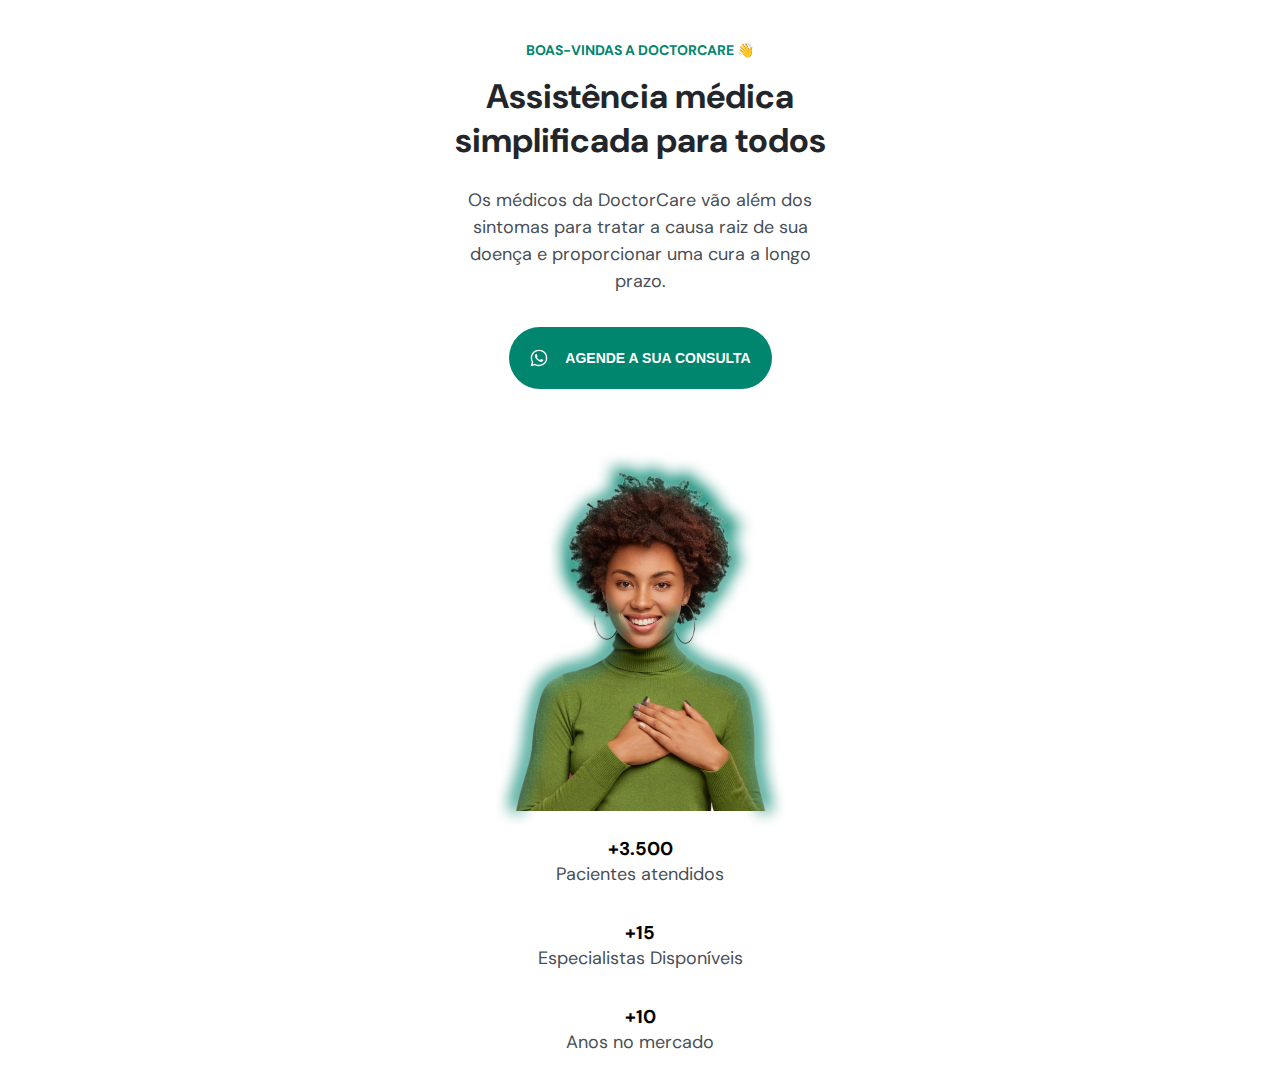
==== index.html @ 0926672e "Dia 1 do nlw return" ====
<!DOCTYPE html>
<html lang="pt-BR">
<head>
    <meta charset="UTF-8">
    <meta name="viewport" content="width=device-width, initial-scale=1.0">
    <title>DoctorCare</title>

    <link rel="stylesheet" href="style.css">
    <link rel="preconnect" href="https://fonts.googleapis.com">
    <link rel="preconnect" href="https://fonts.gstatic.com" crossorigin>
    <link href="https://fonts.googleapis.com/css2?family=DM+Sans:wght@400;700&display=swap" rel="stylesheet">
</head>
<body>
    <header>
        <h4>
            BOAS-VINDAS A DOCTORCARE 👋
        </h4>
        <h1>
            Assistência médica simplificada para todos
        </h1>
        <p>
            Os médicos da DoctorCare vão além dos sintomas
            para tratar a causa raiz de sua doença e proporcionar
            uma cura a longo prazo.
        </p>
        <button>
            <svg width="20" height="20" viewBox="0 0 20 20" fill="none" xmlns="http://www.w3.org/2000/svg">
                <path d="M13.8337 11.6667C13.667 11.5833 12.5837 11.0833 12.417 11C12.2503 10.9167 12.0837 10.9167 11.917 11.0833C11.7503 11.25 11.417 11.75 11.2503 11.9167C11.167 12.0833 11.0003 12.0833 10.8337 12C10.2503 11.75 9.66699 11.4167 9.16699 11C8.75033 10.5833 8.33366 10.0833 8.00033 9.58334C7.91699 9.41668 8.00033 9.25001 8.08366 9.16668C8.16699 9.08334 8.25033 8.91668 8.41699 8.83334C8.50033 8.75001 8.58366 8.58334 8.58366 8.50001C8.66699 8.41668 8.66699 8.25001 8.58366 8.16668C8.50033 8.08334 8.08366 7.08334 7.91699 6.66668C7.83366 6.08334 7.66699 6.08334 7.50033 6.08334C7.41699 6.08334 7.25033 6.08334 7.08366 6.08334C6.91699 6.08334 6.66699 6.25001 6.58366 6.33334C6.08366 6.83334 5.83366 7.41668 5.83366 8.08334C5.91699 8.83334 6.16699 9.58334 6.66699 10.25C7.58366 11.5833 8.75033 12.6667 10.167 13.3333C10.5837 13.5 10.917 13.6667 11.3337 13.75C11.7503 13.9167 12.167 13.9167 12.667 13.8333C13.2503 13.75 13.7503 13.3333 14.0837 12.8333C14.2503 12.5 14.2503 12.1667 14.167 11.8333C14.167 11.8333 14.0003 11.75 13.8337 11.6667ZM15.917 4.08334C12.667 0.833344 7.41699 0.833344 4.16699 4.08334C1.50033 6.75001 1.00033 10.8333 2.83366 14.0833L1.66699 18.3333L6.08366 17.1667C7.33366 17.8333 8.66699 18.1667 10.0003 18.1667C14.5837 18.1667 18.2503 14.5 18.2503 9.91668C18.3337 7.75001 17.417 5.66668 15.917 4.08334ZM13.667 15.75C12.5837 16.4167 11.3337 16.8333 10.0003 16.8333C8.75033 16.8333 7.58366 16.5 6.50033 15.9167L6.25033 15.75L3.66699 16.4167L4.33366 13.9167L4.16699 13.6667C2.16699 10.3333 3.16699 6.16668 6.41699 4.08334C9.66699 2.00001 13.8337 3.08334 15.8337 6.25001C17.8337 9.50001 16.917 13.75 13.667 15.75Z" fill="white"/>
            </svg>        
            AGENDE A SUA CONSULTA
        </button>
        <img src="/assets/Foto-baixe-aqui-em-jpg.png" alt="foto-doctor-care">
        
        <h3>+3.500</h3>
        <p>Pacientes atendidos</p>
        <h3>+15</h3>
        <p>Especialistas Disponíveis</p>
        <h3>+10</h3>
        <p>Anos no mercado</p>
    </header>
</body>
</html>
---- style.css ----
* {
    margin: 0;
    box-sizing: border-box;
}

:root {
    font-size: 62.5%; /* 1 rem = 10px */
    --primary-color: hsla(170, 100%, 26%, 1);
    --headline: hsla(210, 11%, 15%, 1);
    --paragraph: hsla(210, 9%, 31%, 1);
}

body {
    font-family: 'DM Sans';
    font-size: 1.6rem;

    text-align: center;
}

header {
    width: 37.5rem;
    margin-right: auto;
    margin-left: auto;
    margin-top: 4.1rem;
}

h4 {
    font-size: 1.4rem;
    color: var(--primary-color);
    margin-bottom: 1.6rem;
}

h1 {
    font-size: 3.4rem;
    color: var(--headline);
    line-height: 130%;

    margin-bottom: 2.4rem;
}

p {
    font-size: 1.8rem;
    color: var(--paragraph);
    line-height: 150%;
    font-weight: 400;

    margin-bottom: 3.2rem;
}

button {
    background: var(--primary-color);

    border: none;
    border-radius: 4rem;

    margin-bottom: 6rem;

    height: 6.2rem;
    width: 26.3rem;
    
    color: #fff;
    text-transform: uppercase;
    font-size: 1.4rem;
    font-weight: 700;

    display: flex;
    align-items: center;
    justify-content: center;
    gap: 1.6rem;

    margin-right: auto;
    margin-left: auto;
}
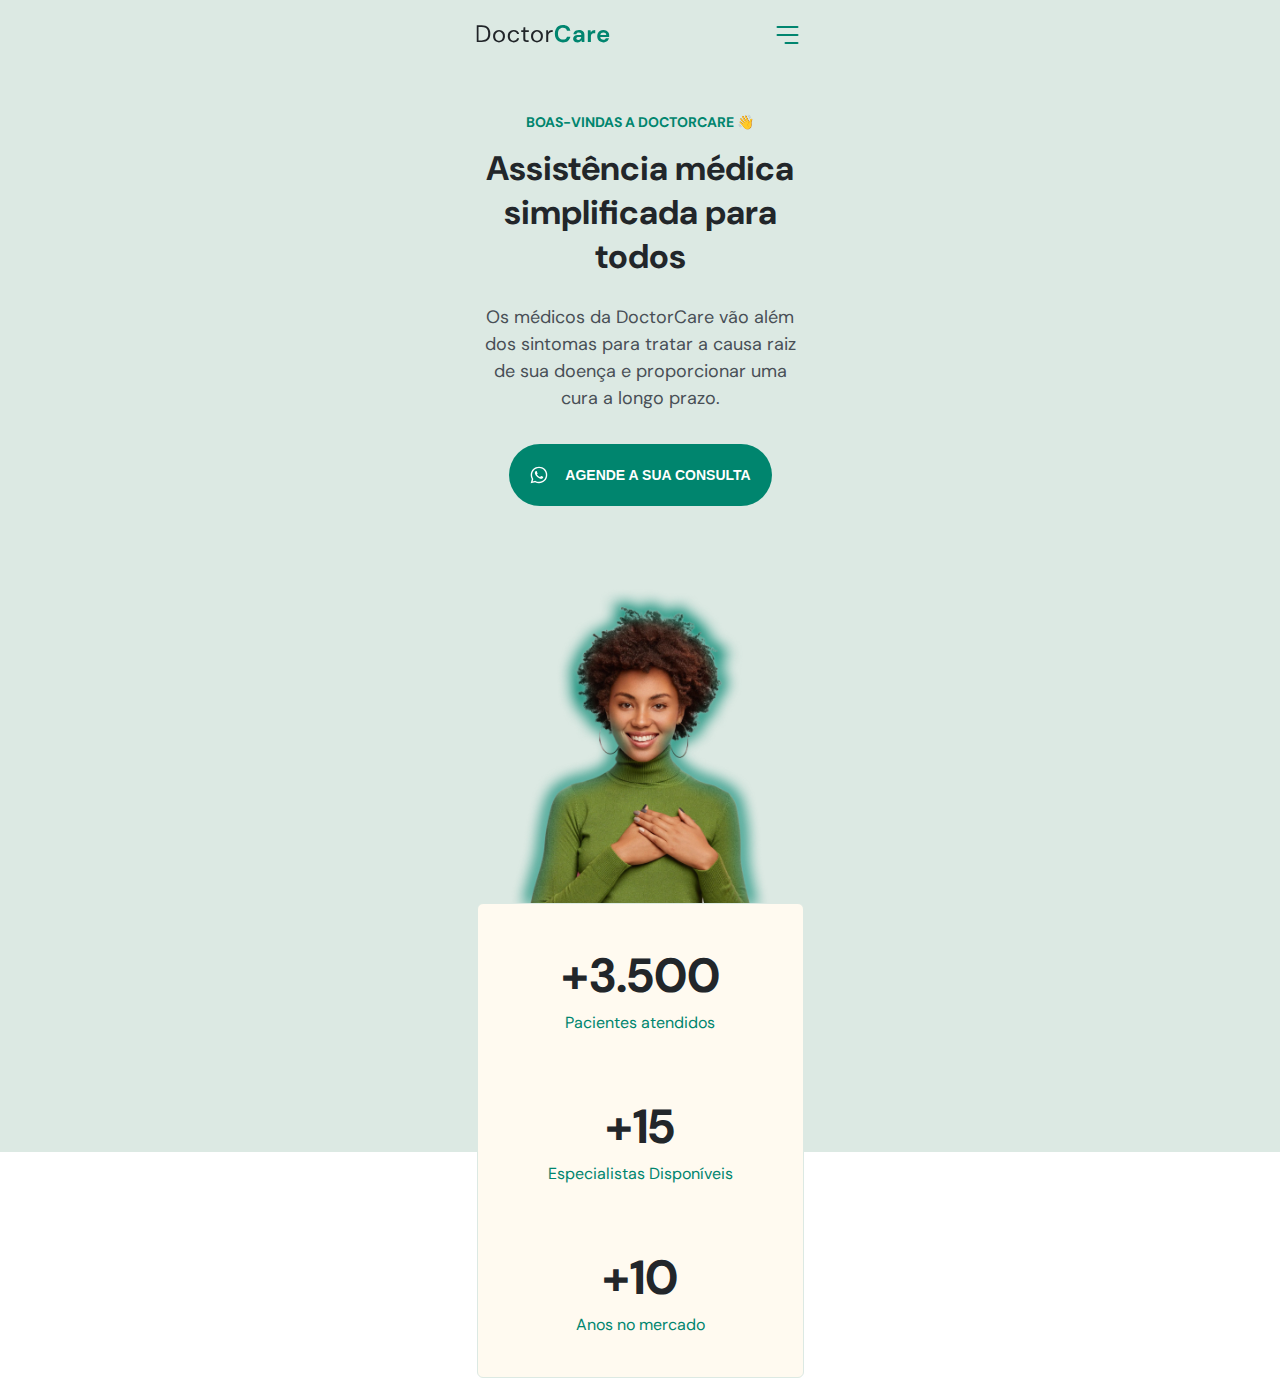
==== commit 609b8f5b: "Dia 2 da nlw return" ====
--- a/index.html
+++ b/index.html
@@ -10,8 +10,77 @@
     <link rel="preconnect" href="https://fonts.gstatic.com" crossorigin>
     <link href="https://fonts.googleapis.com/css2?family=DM+Sans:wght@400;700&display=swap" rel="stylesheet">
 </head>
-<body>
-    <header>
+<body onscroll="onScroll()" class="">
+    <nav id="navigation" class="">
+        <div class="wrapper">
+            <a class="logo" href="#">
+                <svg width="133" height="18" viewBox="0 0 133 18" fill="none" xmlns="http://www.w3.org/2000/svg">
+                <path d="M0 17.088V0.287999H5.16C8.12 0.287999 10.296 1.04 11.688 2.544C13.096 4.048 13.8 6.112 13.8 8.736C13.8 11.312 13.096 13.352 11.688 14.856C10.296 16.344 8.12 17.088 5.16 17.088H0ZM2.016 15.408H5.112C6.744 15.408 8.04 15.144 9 14.616C9.976 14.072 10.672 13.304 11.088 12.312C11.504 11.304 11.712 10.112 11.712 8.736C11.712 7.328 11.504 6.12 11.088 5.112C10.672 4.104 9.976 3.328 9 2.784C8.04 2.24 6.744 1.968 5.112 1.968H2.016V15.408Z" fill="#212529"/>
+                <path d="M22.4949 17.376C21.3749 17.376 20.3669 17.12 19.4709 16.608C18.5749 16.096 17.8629 15.376 17.3349 14.448C16.8229 13.504 16.5669 12.4 16.5669 11.136C16.5669 9.872 16.8309 8.776 17.3589 7.848C17.8869 6.904 18.5989 6.176 19.4949 5.664C20.4069 5.152 21.4229 4.896 22.5429 4.896C23.6629 4.896 24.6709 5.152 25.5669 5.664C26.4629 6.176 27.1669 6.904 27.6789 7.848C28.2069 8.776 28.4709 9.872 28.4709 11.136C28.4709 12.4 28.2069 13.504 27.6789 14.448C27.1509 15.376 26.4309 16.096 25.5189 16.608C24.6229 17.12 23.6149 17.376 22.4949 17.376ZM22.4949 15.648C23.1829 15.648 23.8229 15.48 24.4149 15.144C25.0069 14.808 25.4869 14.304 25.8549 13.632C26.2229 12.96 26.4069 12.128 26.4069 11.136C26.4069 10.144 26.2229 9.312 25.8549 8.64C25.5029 7.968 25.0309 7.464 24.4389 7.128C23.8469 6.792 23.2149 6.624 22.5429 6.624C21.8549 6.624 21.2149 6.792 20.6229 7.128C20.0309 7.464 19.5509 7.968 19.1829 8.64C18.8149 9.312 18.6309 10.144 18.6309 11.136C18.6309 12.128 18.8149 12.96 19.1829 13.632C19.5509 14.304 20.0229 14.808 20.5989 15.144C21.1909 15.48 21.8229 15.648 22.4949 15.648Z" fill="#212529"/>
+                <path d="M37.2261 17.376C36.0901 17.376 35.0661 17.12 34.1541 16.608C33.2581 16.08 32.5461 15.352 32.0181 14.424C31.5061 13.48 31.2501 12.384 31.2501 11.136C31.2501 9.888 31.5061 8.8 32.0181 7.872C32.5461 6.928 33.2581 6.2 34.1541 5.688C35.0661 5.16 36.0901 4.896 37.2261 4.896C38.6341 4.896 39.8181 5.264 40.7781 6C41.7541 6.736 42.3701 7.72 42.6261 8.952H40.5621C40.4021 8.216 40.0101 7.648 39.3861 7.248C38.7621 6.832 38.0341 6.624 37.2021 6.624C36.5301 6.624 35.8981 6.792 35.3061 7.128C34.7141 7.464 34.2341 7.968 33.8661 8.64C33.4981 9.312 33.3141 10.144 33.3141 11.136C33.3141 12.128 33.4981 12.96 33.8661 13.632C34.2341 14.304 34.7141 14.816 35.3061 15.168C35.8981 15.504 36.5301 15.672 37.2021 15.672C38.0341 15.672 38.7621 15.472 39.3861 15.072C40.0101 14.656 40.4021 14.072 40.5621 13.32H42.6261C42.3861 14.52 41.7781 15.496 40.8021 16.248C39.8261 17 38.6341 17.376 37.2261 17.376Z" fill="#212529"/>
+                <path d="M50.2974 17.088C49.2094 17.088 48.3534 16.824 47.7294 16.296C47.1054 15.768 46.7934 14.816 46.7934 13.44V6.888H44.7294V5.184H46.7934L47.0574 2.328H48.8094V5.184H52.3134V6.888H48.8094V13.44C48.8094 14.192 48.9614 14.704 49.2654 14.976C49.5694 15.232 50.1054 15.36 50.8734 15.36H52.1214V17.088H50.2974Z" fill="#212529"/>
+                <path d="M60.4506 17.376C59.3306 17.376 58.3226 17.12 57.4266 16.608C56.5306 16.096 55.8186 15.376 55.2906 14.448C54.7786 13.504 54.5226 12.4 54.5226 11.136C54.5226 9.872 54.7866 8.776 55.3146 7.848C55.8426 6.904 56.5546 6.176 57.4506 5.664C58.3626 5.152 59.3786 4.896 60.4986 4.896C61.6186 4.896 62.6266 5.152 63.5226 5.664C64.4186 6.176 65.1226 6.904 65.6346 7.848C66.1626 8.776 66.4266 9.872 66.4266 11.136C66.4266 12.4 66.1626 13.504 65.6346 14.448C65.1066 15.376 64.3866 16.096 63.4746 16.608C62.5786 17.12 61.5706 17.376 60.4506 17.376ZM60.4506 15.648C61.1386 15.648 61.7786 15.48 62.3706 15.144C62.9626 14.808 63.4426 14.304 63.8106 13.632C64.1786 12.96 64.3626 12.128 64.3626 11.136C64.3626 10.144 64.1786 9.312 63.8106 8.64C63.4586 7.968 62.9866 7.464 62.3946 7.128C61.8026 6.792 61.1706 6.624 60.4986 6.624C59.8106 6.624 59.1706 6.792 58.5786 7.128C57.9866 7.464 57.5066 7.968 57.1386 8.64C56.7706 9.312 56.5866 10.144 56.5866 11.136C56.5866 12.128 56.7706 12.96 57.1386 13.632C57.5066 14.304 57.9786 14.808 58.5546 15.144C59.1466 15.48 59.7786 15.648 60.4506 15.648Z" fill="#212529"/>
+                <path d="M69.7097 17.088V5.184H71.5337L71.7017 7.464C72.0697 6.68 72.6297 6.056 73.3817 5.592C74.1337 5.128 75.0617 4.896 76.1657 4.896V7.008H75.6137C74.9097 7.008 74.2617 7.136 73.6697 7.392C73.0777 7.632 72.6057 8.048 72.2537 8.64C71.9017 9.232 71.7257 10.048 71.7257 11.088V17.088H69.7097Z" fill="#212529"/>
+                <path d="M86.4924 17.376C84.7964 17.376 83.3404 17.016 82.1244 16.296C80.9084 15.56 79.9724 14.544 79.3164 13.248C78.6604 11.936 78.3324 10.424 78.3324 8.712C78.3324 7 78.6604 5.488 79.3164 4.176C79.9724 2.864 80.9084 1.84 82.1244 1.104C83.3404 0.368 84.7964 0 86.4924 0C88.5084 0 90.1564 0.504 91.4364 1.512C92.7324 2.504 93.5404 3.904 93.8604 5.712H90.4764C90.2684 4.8 89.8204 4.088 89.1324 3.576C88.4604 3.048 87.5644 2.784 86.4444 2.784C84.8924 2.784 83.6764 3.312 82.7964 4.368C81.9164 5.424 81.4764 6.872 81.4764 8.712C81.4764 10.552 81.9164 12 82.7964 13.056C83.6764 14.096 84.8924 14.616 86.4444 14.616C87.5644 14.616 88.4604 14.376 89.1324 13.896C89.8204 13.4 90.2684 12.72 90.4764 11.856H93.8604C93.5404 13.584 92.7324 14.936 91.4364 15.912C90.1564 16.888 88.5084 17.376 86.4924 17.376Z" fill="#00856F"/>
+                <path d="M101.092 17.376C100.068 17.376 99.2278 17.216 98.5718 16.896C97.9158 16.56 97.4277 16.12 97.1077 15.576C96.7878 15.032 96.6278 14.432 96.6278 13.776C96.6278 12.672 97.0598 11.776 97.9238 11.088C98.7878 10.4 100.084 10.056 101.812 10.056H104.836V9.768C104.836 8.952 104.604 8.352 104.14 7.968C103.676 7.584 103.1 7.392 102.412 7.392C101.788 7.392 101.244 7.544 100.78 7.848C100.316 8.136 100.028 8.568 99.9157 9.144H96.9157C96.9958 8.28 97.2837 7.528 97.7797 6.888C98.2917 6.248 98.9477 5.76 99.7477 5.424C100.548 5.072 101.444 4.896 102.436 4.896C104.132 4.896 105.468 5.32 106.444 6.168C107.42 7.016 107.908 8.216 107.908 9.768V17.088H105.292L105.004 15.168C104.652 15.808 104.156 16.336 103.516 16.752C102.892 17.168 102.084 17.376 101.092 17.376ZM101.788 14.976C102.668 14.976 103.348 14.688 103.828 14.112C104.324 13.536 104.636 12.824 104.764 11.976H102.148C101.332 11.976 100.748 12.128 100.396 12.432C100.044 12.72 99.8678 13.08 99.8678 13.512C99.8678 13.976 100.044 14.336 100.396 14.592C100.748 14.848 101.212 14.976 101.788 14.976Z" fill="#00856F"/>
+                <path d="M111.319 17.088V5.184H114.055L114.343 7.416C114.775 6.648 115.359 6.04 116.095 5.592C116.847 5.128 117.727 4.896 118.735 4.896V8.136H117.871C117.199 8.136 116.599 8.24 116.071 8.448C115.543 8.656 115.127 9.016 114.823 9.528C114.535 10.04 114.391 10.752 114.391 11.664V17.088H111.319Z" fill="#00856F"/>
+                <path d="M126.888 17.376C125.688 17.376 124.624 17.12 123.696 16.608C122.768 16.096 122.04 15.376 121.512 14.448C120.984 13.52 120.72 12.448 120.72 11.232C120.72 10 120.976 8.904 121.488 7.944C122.016 6.984 122.736 6.24 123.648 5.712C124.576 5.168 125.664 4.896 126.912 4.896C128.08 4.896 129.112 5.152 130.008 5.664C130.904 6.176 131.6 6.88 132.096 7.776C132.608 8.656 132.864 9.64 132.864 10.728C132.864 10.904 132.856 11.088 132.84 11.28C132.84 11.472 132.832 11.672 132.816 11.88H123.768C123.832 12.808 124.152 13.536 124.728 14.064C125.32 14.592 126.032 14.856 126.864 14.856C127.488 14.856 128.008 14.72 128.424 14.448C128.856 14.16 129.176 13.792 129.384 13.344H132.504C132.28 14.096 131.904 14.784 131.376 15.408C130.864 16.016 130.224 16.496 129.456 16.848C128.704 17.2 127.848 17.376 126.888 17.376ZM126.912 7.392C126.16 7.392 125.496 7.608 124.92 8.04C124.344 8.456 123.976 9.096 123.816 9.96H129.744C129.696 9.176 129.408 8.552 128.88 8.088C128.352 7.624 127.696 7.392 126.912 7.392Z" fill="#00856F"/>
+                </svg>
+            </a>
+            
+            <div class="menu">
+                <ul>
+                    <li><a href="#">Início</a></li>
+                    <li><a href="#">Serviços</a></li>
+                    <li><a href="#">Sobre</a></li>
+                </ul>
+                <a class="button" href="#">Agende sua consulta</a>
+                <ul class="social-links">
+                    <li><a 
+                        target="_blank"
+                        href="https://facebook.com/arthur.oliveira.100046"><svg width="24" height="24" viewBox="0 0 24 24" fill="none" xmlns="http://www.w3.org/2000/svg">
+                        <path d="M18 1.99997H15C13.6739 1.99997 12.4021 2.52675 11.4645 3.46444C10.5268 4.40212 10 5.67389 10 6.99997V9.99997H7V14H10V22H14V14H17L18 9.99997H14V6.99997C14 6.73475 14.1054 6.4804 14.2929 6.29286C14.4804 6.10533 14.7348 5.99997 15 5.99997H18V1.99997Z" stroke="#FFFAF1" stroke-width="2" stroke-linecap="round" stroke-linejoin="round"/>
+                        </svg>
+                        </a></li>
+                    <li><a
+                        target="_blank"
+                        href="https://instagram.com/arthurv05"><svg width="24" height="24" viewBox="0 0 24 24" fill="none" xmlns="http://www.w3.org/2000/svg">
+                        <path d="M17 1.99997H7C4.23858 1.99997 2 4.23855 2 6.99997V17C2 19.7614 4.23858 22 7 22H17C19.7614 22 22 19.7614 22 17V6.99997C22 4.23855 19.7614 1.99997 17 1.99997Z" stroke="#FFFAF1" stroke-width="2" stroke-linecap="round" stroke-linejoin="round"/>
+                        <path d="M15.9997 11.3701C16.1231 12.2023 15.981 13.0523 15.5935 13.7991C15.206 14.5459 14.5929 15.1515 13.8413 15.5297C13.0898 15.908 12.2382 16.0397 11.4075 15.906C10.5768 15.7723 9.80947 15.3801 9.21455 14.7852C8.61962 14.1903 8.22744 13.4229 8.09377 12.5923C7.96011 11.7616 8.09177 10.91 8.47003 10.1584C8.84829 9.40691 9.45389 8.7938 10.2007 8.4063C10.9475 8.0188 11.7975 7.87665 12.6297 8.00006C13.4786 8.12594 14.2646 8.52152 14.8714 9.12836C15.4782 9.73521 15.8738 10.5211 15.9997 11.3701Z" stroke="#FFFAF1" stroke-width="2" stroke-linecap="round" stroke-linejoin="round"/>
+                        <path d="M17.5 6.49997H17.51" stroke="#FFFAF1" stroke-width="2" stroke-linecap="round" stroke-linejoin="round"/>
+                        </svg>
+                        </a></li>
+                    <li><a
+                        target="_blank"
+                        href="https://youtube.com/channel/UCSq-wR8ZqoojXZvQAjNZVIg"><svg width="24" height="24" viewBox="0 0 24 24" fill="none" xmlns="http://www.w3.org/2000/svg">
+                        <path d="M22.5396 6.42C22.4208 5.94541 22.1789 5.51057 21.8382 5.15941C21.4976 4.80824 21.0703 4.55318 20.5996 4.42C18.8796 4 11.9996 4 11.9996 4C11.9996 4 5.1196 4 3.3996 4.46C2.92884 4.59318 2.50157 4.84824 2.16094 5.19941C1.82031 5.55057 1.57838 5.98541 1.4596 6.46C1.14481 8.20556 0.990831 9.97631 0.999595 11.75C0.988374 13.537 1.14236 15.3213 1.4596 17.08C1.59055 17.5398 1.8379 17.9581 2.17774 18.2945C2.51758 18.6308 2.93842 18.8738 3.3996 19C5.1196 19.46 11.9996 19.46 11.9996 19.46C11.9996 19.46 18.8796 19.46 20.5996 19C21.0703 18.8668 21.4976 18.6118 21.8382 18.2606C22.1789 17.9094 22.4208 17.4746 22.5396 17C22.852 15.2676 23.0059 13.5103 22.9996 11.75C23.0108 9.96295 22.8568 8.1787 22.5396 6.42Z" stroke="#FFFAF1" stroke-width="2" stroke-linecap="round" stroke-linejoin="round"/>
+                        <path d="M9.75 15.02L15.5 11.75L9.75 8.48001V15.02Z" stroke="#FFFAF1" stroke-width="2" stroke-linecap="round" stroke-linejoin="round"/>
+                        </svg>
+                        </a></li>
+                </ul>
+            </div>
+
+            <button
+            onclick="openMenu()"
+            class="open-menu">
+                <svg width="40" height="40" viewBox="0 0 40 40" fill="none" xmlns="http://www.w3.org/2000/svg">
+                    <path d="M10 20H30" stroke="#00856F" stroke-width="2" stroke-linecap="round" stroke-linejoin="round"/>
+                    <path d="M10 12H30" stroke="#00856F" stroke-width="2" stroke-linecap="round" stroke-linejoin="round"/>
+                    <path d="M18 28L30 28" stroke="#00856F" stroke-width="2" stroke-linecap="round" stroke-linejoin="round"/>
+                </svg> 
+            </button>
+            <button
+            onclick="closeMenu()"
+            class="close-menu">
+                <svg width="40" height="40" viewBox="0 0 40 40" fill="none" xmlns="http://www.w3.org/2000/svg">
+                    <path d="M30 10L10 30M10 10L30 30" stroke="#FFFAF1" stroke-width="2" stroke-linecap="round" stroke-linejoin="round"/>
+                    </svg>                    
+            </button>
+            
+            
+        </div>        
+    </nav>
+    <header class="wrapper">
         <h4>
             BOAS-VINDAS A DOCTORCARE 👋
         </h4>
@@ -30,13 +99,24 @@
             AGENDE A SUA CONSULTA
         </button>
         <img src="/assets/Foto-baixe-aqui-em-jpg.png" alt="foto-doctor-care">
-        
-        <h3>+3.500</h3>
-        <p>Pacientes atendidos</p>
-        <h3>+15</h3>
-        <p>Especialistas Disponíveis</p>
-        <h3>+10</h3>
-        <p>Anos no mercado</p>
+        <div class="stats">
+            <div class="stat">
+                <h3>+3.500</h3>
+                <p>Pacientes atendidos</p>
+            </div>
+
+            <div class="stat">
+                <h3>+15</h3>
+                <p>Especialistas Disponíveis</p>
+            </div>
+
+            <div class="stat">
+                <h3>+10</h3>
+                <p>Anos no mercado</p>
+            </div>
+        </div>
     </header>
+
+    <script src="main.js"></script>
 </body>
 </html>--- a/style.css
+++ b/style.css
@@ -1,5 +1,8 @@
+/* =========== GERAL ============================= */
+
 * {
     margin: 0;
+    padding: 0;
     box-sizing: border-box;
 }
 
@@ -8,6 +11,17 @@
     --primary-color: hsla(170, 100%, 26%, 1);
     --headline: hsla(210, 11%, 15%, 1);
     --paragraph: hsla(210, 9%, 31%, 1);
+
+    --brand-light: hsla(148, 23%, 89%, 1);
+    --brand-beige: hsla(39, 100%, 97%, 1);
+
+    --nav-height: 7.2rem;
+}
+
+html,
+body {
+    width: 100%;
+    height: 100%;
 }
 
 body {
@@ -15,22 +29,45 @@
     font-size: 1.6rem;
 
     text-align: center;
+    overflow: overlay;
+}
+
+.wrapper {
+    width: 37.5rem;
+    margin-inline: auto;
+    padding-inline: 2.4rem;
+}
+
+ul {
+    list-style: none;
+}
+
+/* =============== HEADER ==================================== */
+
+header::before {
+    content: "";
+    width: 100%;
+    height: calc(108rem + var(--nav-height));
+    background-color: var(--brand-light);
+    display: block;
+
+    position: absolute;
+    top: 0;
+    left: 0;
+    z-index: -1;
 }
 
 header {
-    width: 37.5rem;
-    margin-right: auto;
-    margin-left: auto;
-    margin-top: 4.1rem;
-}
-
-h4 {
+    margin-top: calc(4.1rem + var(--nav-height));
+}
+
+header h4 {
     font-size: 1.4rem;
     color: var(--primary-color);
     margin-bottom: 1.6rem;
 }
 
-h1 {
+header h1 {
     font-size: 3.4rem;
     color: var(--headline);
     line-height: 130%;
@@ -38,7 +75,7 @@
     margin-bottom: 2.4rem;
 }
 
-p {
+header p {
     font-size: 1.8rem;
     color: var(--paragraph);
     line-height: 150%;
@@ -47,7 +84,7 @@
     margin-bottom: 3.2rem;
 }
 
-button {
+header button {
     background: var(--primary-color);
 
     border: none;
@@ -71,3 +108,174 @@
     margin-right: auto;
     margin-left: auto;
 }
+
+header img {
+    width: 26.4rem;
+    display: block;
+    margin-inline: auto;
+    object-position: 0 2rem;
+}
+
+.stats {
+    width: 32.7rem;
+    
+    padding-block: 4rem;
+
+    margin-inline: auto;
+
+    background-color: var(--brand-beige);
+    border: 1px solid var(--brand-light);
+    border-radius: 0.6rem;
+    
+    display: flex;
+    flex-direction: column;
+    justify-content: center;
+    gap: 6rem;
+}
+
+.stat h3 {
+    font-size: 4.8rem;
+    color: var(--headline);
+
+    margin-bottom: 0.4rem;
+}
+
+.stat p {
+    margin: 0;
+    color: var(--primary-color);
+    font-size: 1.6rem;
+    line-height: 150%;
+}
+
+/* =============== NAV ==================================== */
+
+nav {
+    display: flex;
+    
+    height: var(--nav-height);
+
+    position: fixed;
+    top: 0;
+    left: 50%;
+    transform: translateX(-50%);
+}
+
+nav .wrapper {
+    display: flex;
+    justify-content: space-between;
+    /* gap: 12rem; */
+    align-items: center;
+}
+
+nav.scroll {
+    background: var(--primary-color);
+    width: 100vw;
+}
+
+nav.scroll svg:nth-child(1) path {
+    fill: white;
+}
+
+nav.scroll button path {
+    stroke: white;
+}
+
+nav button {
+    background: none;
+    border: none;
+    cursor: pointer;
+}
+
+/* =============== MENU-EXPANDER ==================================== */
+body.menu-expanded {
+    overflow: hidden;
+}
+
+body.menu-expanded > :not(nav) {
+    display: none;
+}
+
+.menu,
+.close-menu,
+body.menu-expanded .open-menu {
+    opacity: 0;
+    visibility: hidden;
+}
+
+body.menu-expanded .menu,
+body.menu-expanded .close-menu {
+    opacity: 1;
+    visibility: visible;
+}
+
+body.menu-expanded .menu {
+    position: fixed;
+    top: 0;
+    left: 0;
+    background: var(--primary-color);
+
+    width: 100vw;
+    height: 100vh;
+
+    padding-top: var(--nav-height);
+}
+
+body.menu-expanded nav {
+    position: relative;
+}
+
+.menu ul:nth-child(1) {
+    display: flex;
+    flex-direction: column;
+    gap: 4.8rem;
+
+    margin-top: 6rem;
+
+    font-weight: 700;
+    font-size: 2.4rem;
+    line-height: 3.1rem;
+}
+
+.menu ul li a {
+    color: white;
+    text-decoration: none;
+}
+
+.menu .button {
+    background: white;
+    border-radius: 4rem;
+    font-weight: 700;
+    font-size: 1.8rem;
+    line-height: 2.3rem;
+    text-transform: uppercase;
+    text-decoration: none;
+
+    color: var(--primary-color);
+
+    display: inline-block;
+    padding: 1.6rem 3.2rem;
+
+    margin-top: 4.8rem;
+    margin-bottom: 8rem;
+}
+
+.social-links {
+    display: flex;
+    align-items: center;
+    justify-content: center;
+    gap: 3.2rem;
+}
+
+body.menu-expanded .logo,
+body.menu-expanded button {
+    position: relative;
+    z-index: 100;
+}
+
+body.menu-expanded .logo path {
+    fill: white;
+}
+
+body.menu-expanded button path {
+    stroke: white;
+}